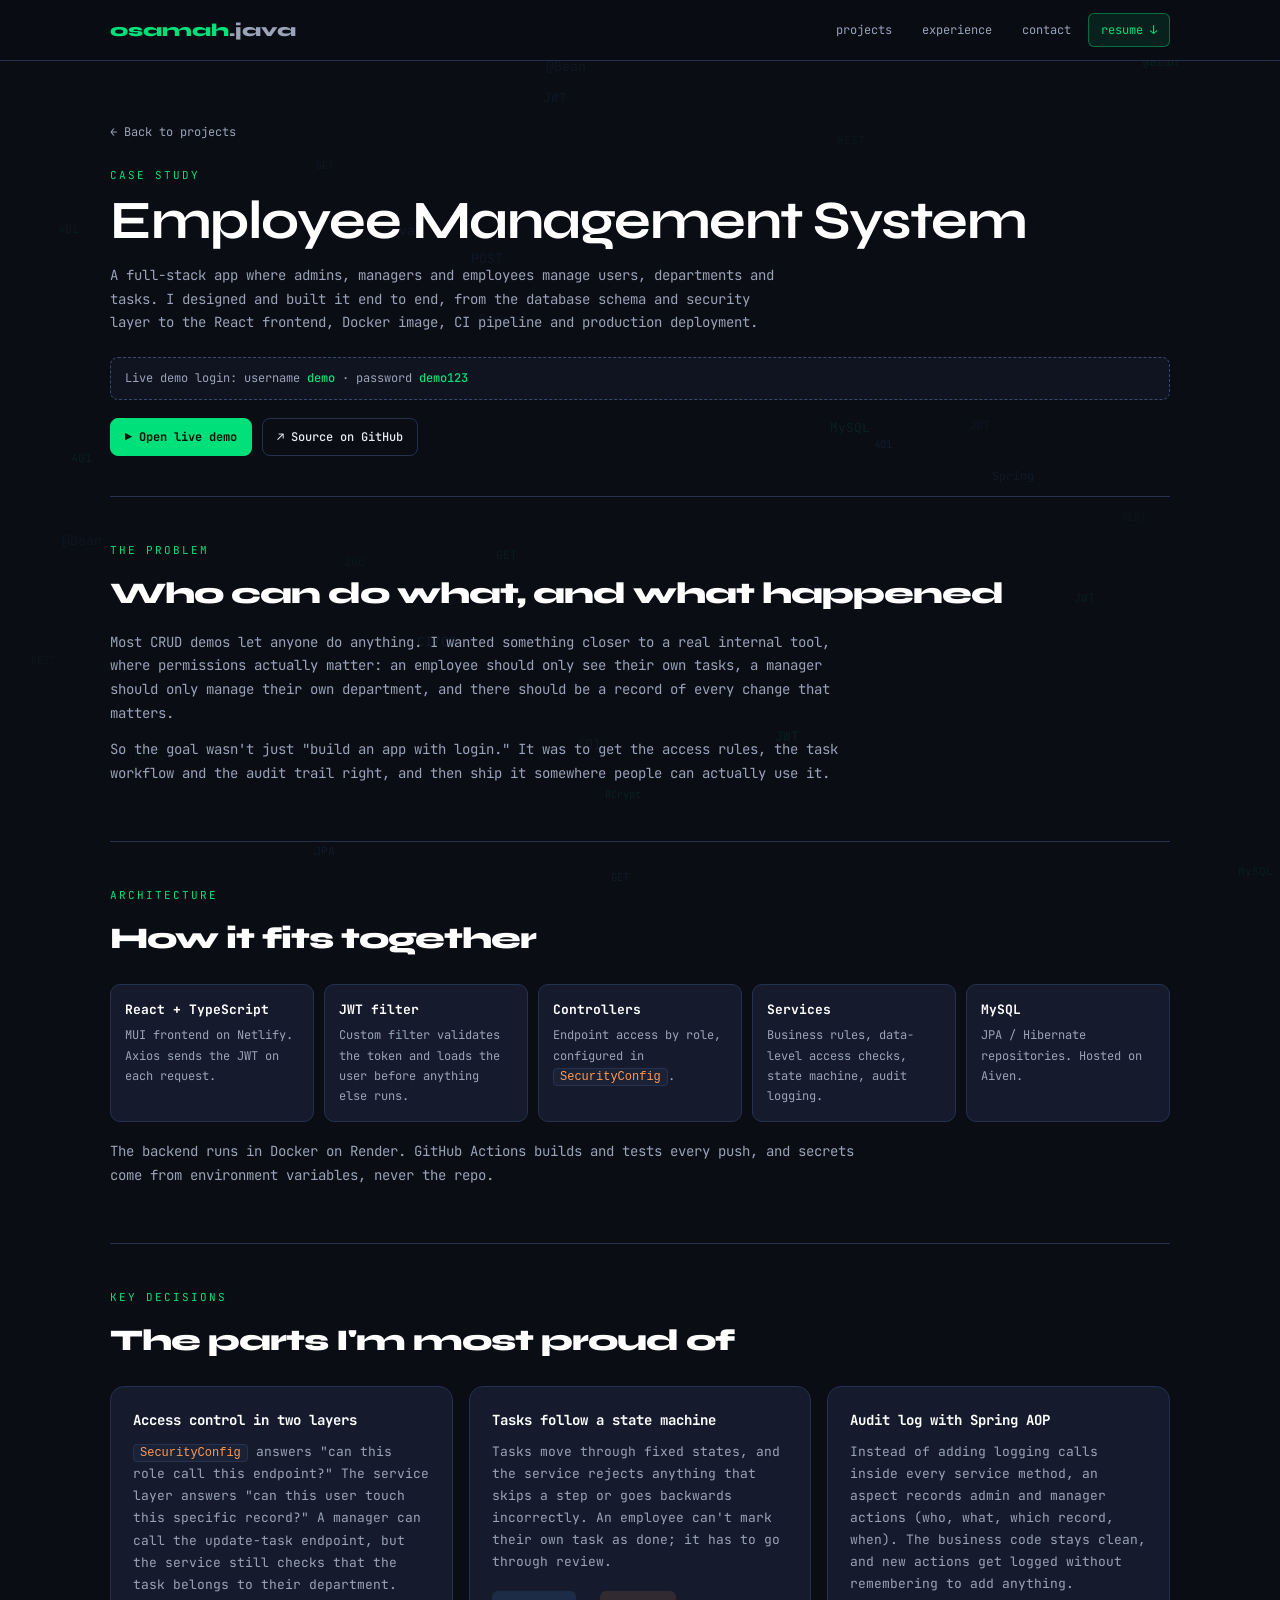
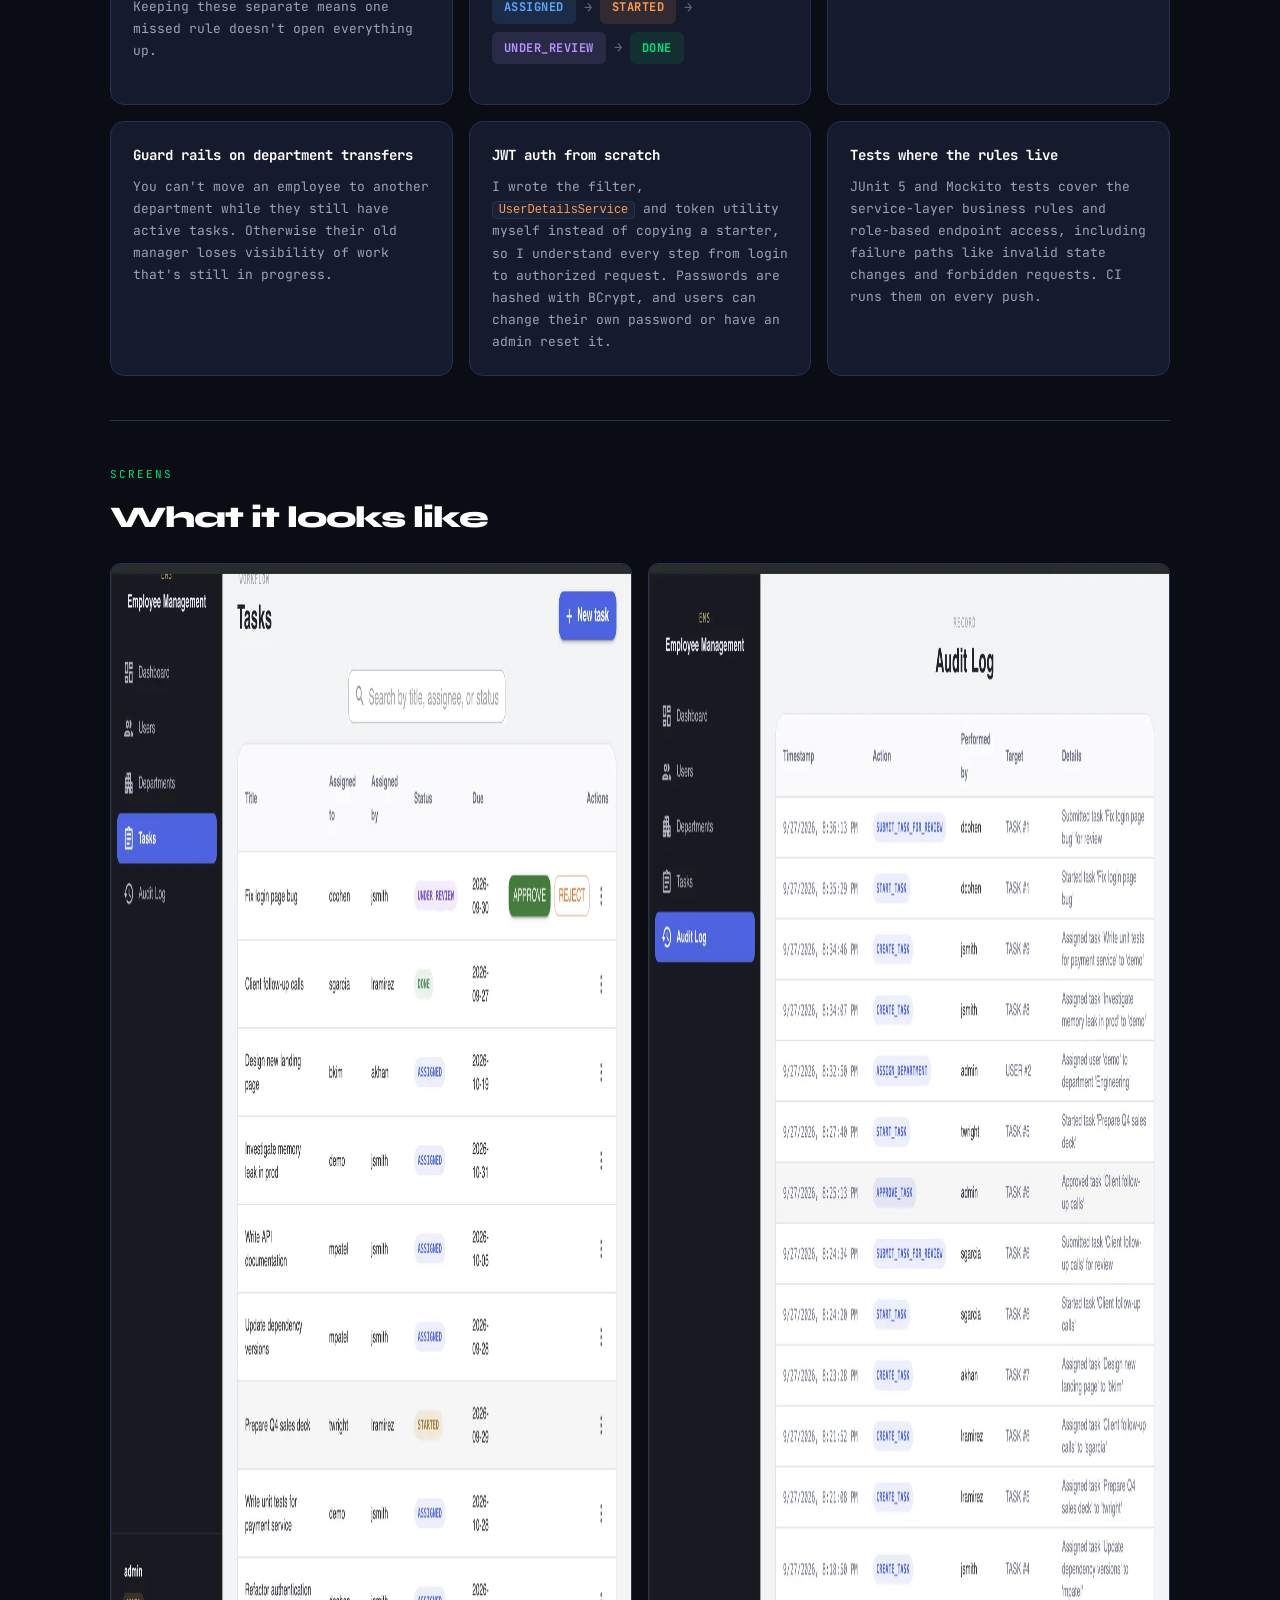
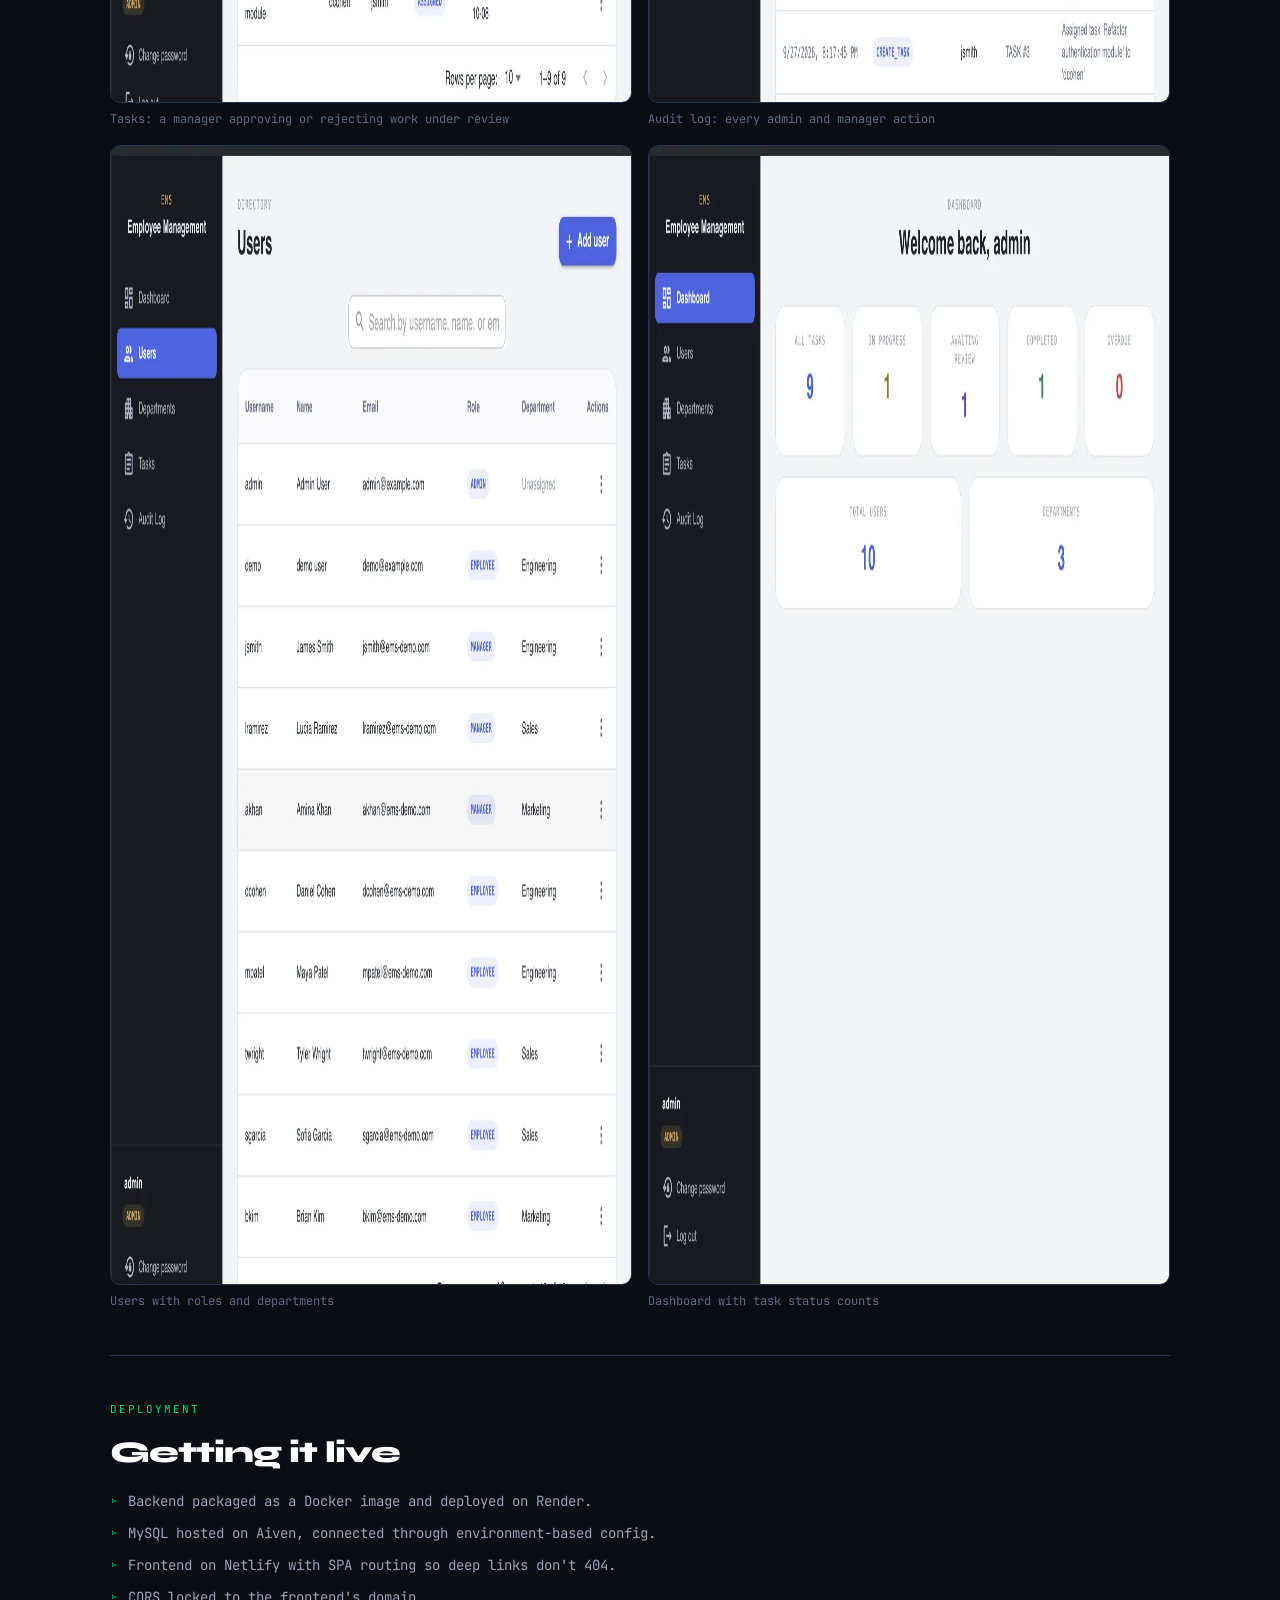
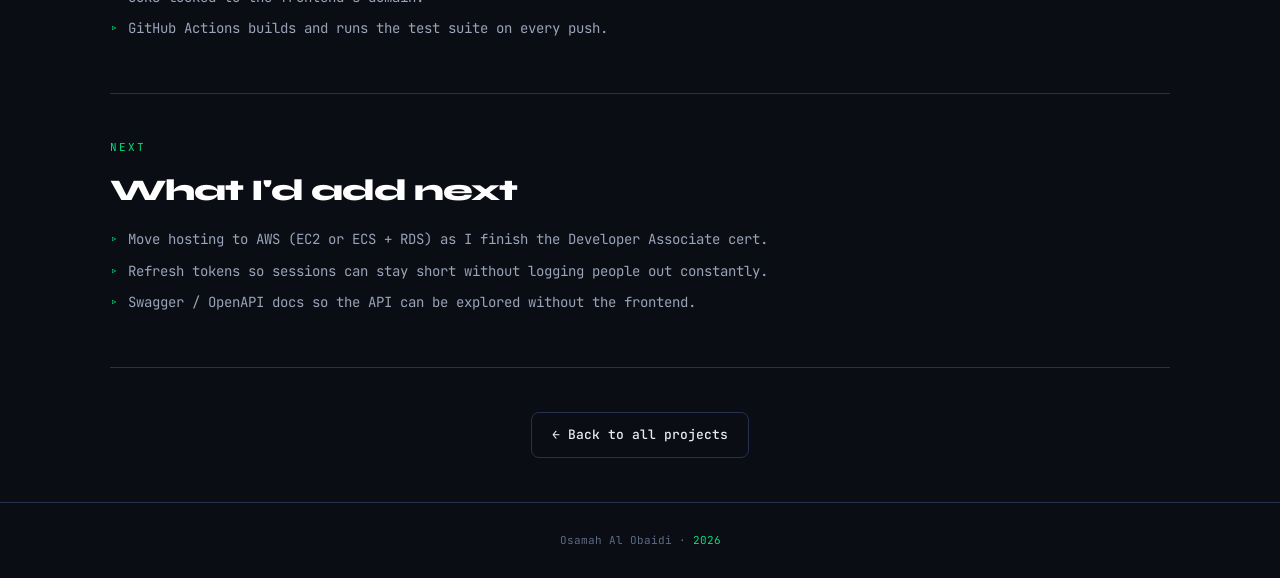
==== projects/ems.html @ 6ac04fb0 "Initial portfolio site" ====
<!DOCTYPE html>
<html lang="en">
<head>
<meta charset="UTF-8">
<meta name="viewport" content="width=device-width, initial-scale=1.0">
<title>Employee Management System – Osamah Al Obaidi</title>
<meta name="description" content="How I designed and built a full-stack employee management system with Spring Boot, Spring Security, JWT, MySQL and React, then deployed it with Docker and GitHub Actions.">
<meta property="og:title" content="Employee Management System – case study">
<meta property="og:image" content="../assets/images/ems-tasks.webp">
<link rel="icon" href="../assets/favicon.svg" type="image/svg+xml">
<link rel="preconnect" href="https://fonts.googleapis.com">
<link rel="preconnect" href="https://fonts.gstatic.com" crossorigin>
<link href="https://fonts.googleapis.com/css2?family=JetBrains+Mono:wght@400;500;700&family=Syne:wght@700;800&display=swap" rel="stylesheet">
<link rel="stylesheet" href="../css/style.css">
</head>
<body>

<canvas id="bg-canvas" aria-hidden="true"></canvas>

<nav aria-label="Main">
  <div class="nav-inner">
    <a href="../index.html" class="logo">osamah<span>.java</span></a>
    <div class="nav-links">
      <a href="../index.html#projects">projects</a>
      <a href="../index.html#experience">experience</a>
      <a href="../index.html#contact">contact</a>
      <a href="../assets/resume.pdf" class="nav-resume" target="_blank" rel="noopener">resume ↓</a>
    </div>
  </div>
</nav>

<main>
<div class="wrap">

  <header class="cs-hero">
    <a href="../index.html#projects" class="back">← Back to projects</a>
    <div class="label">Case study</div>
    <h1>Employee Management System</h1>
    <p class="lead">
      A full-stack app where admins, managers and employees manage users, departments and tasks.
      I designed and built it end to end, from the database schema and security layer to the React
      frontend, Docker image, CI pipeline and production deployment.
    </p>
    <div class="demo-creds">Live demo login: username <b>demo</b> · password <b>demo123</b></div>
    <div class="actions">
      <a class="btn primary sm" href="https://ems-portall.netlify.app" target="_blank" rel="noopener">▶ Open live demo</a>
      <a class="btn sm" href="https://github.com/Alobaidi95/employee-management-system" target="_blank" rel="noopener">↗ Source on GitHub</a>
    </div>
  </header>

  <section class="cs-section reveal">
    <div class="label">The problem</div>
    <h2>Who can do what, and what happened</h2>
    <p>
      Most CRUD demos let anyone do anything. I wanted something closer to a real internal tool, where
      permissions actually matter: an employee should only see their own tasks, a manager should only
      manage their own department, and there should be a record of every change that matters.
    </p>
    <p>
      So the goal wasn't just "build an app with login." It was to get the access rules, the task
      workflow and the audit trail right, and then ship it somewhere people can actually use it.
    </p>
  </section>

  <section class="cs-section reveal">
    <div class="label">Architecture</div>
    <h2>How it fits together</h2>
    <div class="arch">
      <div><b>React + TypeScript</b>MUI frontend on Netlify. Axios sends the JWT on each request.</div>
      <div><b>JWT filter</b>Custom filter validates the token and loads the user before anything else runs.</div>
      <div><b>Controllers</b>Endpoint access by role, configured in <code>SecurityConfig</code>.</div>
      <div><b>Services</b>Business rules, data-level access checks, state machine, audit logging.</div>
      <div><b>MySQL</b>JPA / Hibernate repositories. Hosted on Aiven.</div>
    </div>
    <p style="margin-top:18px">
      The backend runs in Docker on Render. GitHub Actions builds and tests every push, and secrets
      come from environment variables, never the repo.
    </p>
  </section>

  <section class="cs-section reveal">
    <div class="label">Key decisions</div>
    <h2>The parts I'm most proud of</h2>
    <div class="decisions">
      <div class="card decision">
        <h3>Access control in two layers</h3>
        <p>
          <code>SecurityConfig</code> answers "can this role call this endpoint?" The service layer answers
          "can this user touch this specific record?" A manager can call the update-task endpoint, but the
          service still checks that the task belongs to their department. Keeping these separate means one
          missed rule doesn't open everything up.
        </p>
      </div>
      <div class="card decision">
        <h3>Tasks follow a state machine</h3>
        <p>
          Tasks move through fixed states, and the service rejects anything that skips a step or goes
          backwards incorrectly. An employee can't mark their own task as done; it has to go through review.
        </p>
        <div class="states">
          <span class="state st-a">ASSIGNED</span><i>→</i>
          <span class="state st-s">STARTED</span><i>→</i>
          <span class="state st-r">UNDER_REVIEW</span><i>→</i>
          <span class="state st-d">DONE</span>
        </div>
      </div>
      <div class="card decision">
        <h3>Audit log with Spring AOP</h3>
        <p>
          Instead of adding logging calls inside every service method, an aspect records admin and manager
          actions (who, what, which record, when). The business code stays clean, and new actions get
          logged without remembering to add anything.
        </p>
      </div>
      <div class="card decision">
        <h3>Guard rails on department transfers</h3>
        <p>
          You can't move an employee to another department while they still have active tasks. Otherwise their
          old manager loses visibility of work that's still in progress.
        </p>
      </div>
      <div class="card decision">
        <h3>JWT auth from scratch</h3>
        <p>
          I wrote the filter, <code>UserDetailsService</code> and token utility myself instead of copying a
          starter, so I understand every step from login to authorized request. Passwords are hashed with BCrypt,
          and users can change their own password or have an admin reset it.
        </p>
      </div>
      <div class="card decision">
        <h3>Tests where the rules live</h3>
        <p>
          JUnit 5 and Mockito tests cover the service-layer business rules and role-based endpoint access,
          including failure paths like invalid state changes and forbidden requests. CI runs them on every push.
        </p>
      </div>
    </div>
  </section>

  <section class="cs-section reveal">
    <div class="label">Screens</div>
    <h2>What it looks like</h2>
    <div class="gallery">
      <figure><img src="../assets/images/ems-tasks.webp" alt="Tasks page with status badges and approve/reject buttons" loading="lazy" width="1400" height="1140"><figcaption>Tasks: a manager approving or rejecting work under review</figcaption></figure>
      <figure><img src="../assets/images/ems-audit-log.webp" alt="Audit log table" loading="lazy" width="1400" height="1140"><figcaption>Audit log: every admin and manager action</figcaption></figure>
      <figure><img src="../assets/images/ems-users.webp" alt="Users directory" loading="lazy" width="1400" height="1140"><figcaption>Users with roles and departments</figcaption></figure>
      <figure><img src="../assets/images/ems-dashboard.webp" alt="Admin dashboard" loading="lazy" width="1400" height="1140"><figcaption>Dashboard with task status counts</figcaption></figure>
    </div>
  </section>

  <section class="cs-section reveal">
    <div class="label">Deployment</div>
    <h2>Getting it live</h2>
    <ul class="cs-list">
      <li>Backend packaged as a Docker image and deployed on Render.</li>
      <li>MySQL hosted on Aiven, connected through environment-based config.</li>
      <li>Frontend on Netlify with SPA routing so deep links don't 404.</li>
      <li>CORS locked to the frontend's domain.</li>
      <li>GitHub Actions builds and runs the test suite on every push.</li>
    </ul>
  </section>

  <section class="cs-section reveal">
    <div class="label">Next</div>
    <h2>What I'd add next</h2>
    <ul class="cs-list">
      <li>Move hosting to AWS (EC2 or ECS + RDS) as I finish the Developer Associate cert.</li>
      <li>Refresh tokens so sessions can stay short without logging people out constantly.</li>
      <li>Swagger / OpenAPI docs so the API can be explored without the frontend.</li>
    </ul>
  </section>

  <section class="cs-section" style="text-align:center">
    <a href="../index.html#projects" class="btn">← Back to all projects</a>
  </section>

</div>
</main>

<footer>
  <div class="wrap">Osamah Al Obaidi · <span class="year">2026</span></div>
</footer>

<script src="../js/main.js"></script>
</body>
</html>
---- css/style.css ----
/* ============ Tokens ============ */
:root{
  --bg:#0a0d14; --bg2:#0f1420; --surface:#151b2c; --surface2:#1b2236;
  --border:#263150; --border2:#3a4870;
  --green:#00e07a; --green-soft:rgba(0,224,122,.1);
  --blue:#5aa7ff; --orange:#ff9a52; --purple:#b892ff;
  --text:#e8eaf0; --text2:#9aa3b8; --text3:#5f6a85;
  --radius:14px;
  --mono:'JetBrains Mono',ui-monospace,monospace;
  --display:'Syne',system-ui,sans-serif;
}
*{margin:0;padding:0;box-sizing:border-box}
html{scroll-behavior:smooth;scroll-padding-top:72px}
body{background:var(--bg);color:var(--text);font-family:var(--mono);font-size:14px;line-height:1.7;overflow-x:hidden}
img{max-width:100%;display:block}
a{color:inherit}
:focus-visible{outline:2px solid var(--green);outline-offset:3px;border-radius:4px}

#bg-canvas{position:fixed;inset:0;width:100%;height:100%;z-index:0;pointer-events:none}
.wrap{position:relative;z-index:2;max-width:1100px;margin:0 auto;padding:0 20px}
main,footer{position:relative;z-index:2}

/* ============ Nav ============ */
nav{position:fixed;top:0;left:0;right:0;z-index:100;background:rgba(10,13,20,.9);backdrop-filter:blur(12px);border-bottom:1px solid var(--border)}
.nav-inner{max-width:1100px;margin:0 auto;padding:0 20px;display:flex;align-items:center;justify-content:space-between;height:60px}
.logo{font-family:var(--display);font-size:18px;font-weight:800;color:var(--green);text-decoration:none}
.logo span{color:var(--text2)}
.nav-links{display:flex;gap:4px;align-items:center}
.nav-links a{color:var(--text2);text-decoration:none;font-size:12px;padding:6px 12px;border-radius:6px;border:1px solid transparent;transition:.2s}
.nav-links a:hover,.nav-links a.active{color:var(--green);border-color:var(--border)}
.nav-links a.nav-resume{color:var(--green);border-color:rgba(0,224,122,.4);background:var(--green-soft)}

/* ============ Buttons / pills ============ */
.btn{display:inline-flex;align-items:center;gap:8px;padding:11px 20px;border-radius:8px;font-family:var(--mono);font-size:13px;font-weight:500;text-decoration:none;border:1px solid var(--border);color:var(--text);background:transparent;transition:.2s;cursor:pointer}
.btn:hover{border-color:var(--blue);color:var(--blue)}
.btn.primary{background:var(--green);border-color:var(--green);color:#03140b;font-weight:700}
.btn.primary:hover{background:#00c46b;color:#03140b}
.btn.sm{padding:8px 14px;font-size:12px}
.pills{display:flex;flex-wrap:wrap;gap:6px}
.pill{font-size:11px;padding:3px 9px;border-radius:5px;background:rgba(90,167,255,.1);border:1px solid rgba(90,167,255,.22);color:var(--blue)}
.pill.g{background:var(--green-soft);border-color:rgba(0,224,122,.25);color:var(--green)}
.pill.o{background:rgba(255,154,82,.1);border-color:rgba(255,154,82,.25);color:var(--orange)}
.pill.p{background:rgba(184,146,255,.1);border-color:rgba(184,146,255,.25);color:var(--purple)}

/* ============ Hero ============ */
.hero{min-height:100vh;display:flex;align-items:center;padding:100px 0 60px}
.hero-grid{display:grid;grid-template-columns:minmax(0,1fr) minmax(0,400px);gap:56px;align-items:center}
.badge{display:inline-flex;align-items:center;gap:8px;background:var(--green-soft);border:1px solid rgba(0,224,122,.25);border-radius:20px;padding:4px 14px;font-size:11px;color:var(--green);margin-bottom:20px}
.badge::before{content:'';width:6px;height:6px;border-radius:50%;background:var(--green);animation:pulse 2s infinite}
@keyframes pulse{50%{opacity:.3}}
.hero h1{font-family:var(--display);font-size:clamp(40px,6vw,66px);font-weight:800;line-height:1.02;letter-spacing:-2px;color:#fff}
.hero h1 .hi{display:block;font-family:var(--mono);font-size:15px;font-weight:400;letter-spacing:0;color:var(--text2);margin-bottom:10px}
.hero h1 .accent{color:var(--green)}
.hero .role{font-size:15px;color:var(--blue);margin:14px 0 6px;font-weight:500}
.hero .lead{color:var(--text2);max-width:520px;margin-bottom:28px}
.cta{display:flex;gap:10px;flex-wrap:wrap}
.socials{display:flex;gap:18px;margin-top:22px;font-size:12px}
.socials a{color:var(--text2);text-decoration:none}
.socials a:hover{color:var(--green)}

.ide{background:var(--surface);border:1px solid var(--border);border-radius:12px;overflow:hidden;font-size:12px}
.ide-bar{background:var(--bg2);border-bottom:1px solid var(--border);padding:10px 14px;display:flex;align-items:center;gap:7px}
.dot{width:10px;height:10px;border-radius:50%}.dot.r{background:#ff5f57}.dot.y{background:#febc2e}.dot.g{background:#28c840}
.ide-file{color:var(--text2);font-size:11px;margin-left:6px}
.ide pre{padding:16px;line-height:1.9;font-family:var(--mono);white-space:pre;overflow-x:auto}
.k{color:#c792ea}.s{color:#c3e88d}.n{color:var(--blue)}.v{color:var(--orange)}.c{color:var(--text3);font-style:italic}.ln{color:var(--text3);user-select:none;display:inline-block;width:22px}

/* ============ Sections ============ */
section{padding:90px 0}
.label{font-size:11px;color:var(--green);letter-spacing:2px;text-transform:uppercase;margin-bottom:8px}
h2{font-family:var(--display);font-size:clamp(28px,4vw,42px);font-weight:800;color:#fff;letter-spacing:-1px;margin-bottom:12px}
.sub{color:var(--text2);max-width:600px}
.card{background:var(--surface);border:1px solid var(--border);border-radius:var(--radius);transition:border-color .25s,transform .25s}
.card:hover{border-color:var(--border2)}

/* ============ Featured project ============ */
.featured{margin-top:44px;overflow:hidden}
.featured-grid{display:grid;grid-template-columns:minmax(0,1fr) minmax(0,1.15fr)}
.featured-info,.featured-shot{min-width:0}
.featured-info{padding:34px}
.tag-feat{font-size:10px;text-transform:uppercase;letter-spacing:2px;color:var(--purple);margin-bottom:10px}
.featured h3{font-family:var(--display);font-size:clamp(22px,2.4vw,28px);line-height:1.2;font-weight:800;color:#fff;margin-bottom:10px}
.featured p{color:var(--text2);margin-bottom:16px}
.demo-creds{background:var(--bg2);border:1px dashed var(--border2);border-radius:8px;padding:10px 14px;font-size:12px;color:var(--text2);margin:18px 0}
.demo-creds b{color:var(--green);font-weight:500}
.featured-shot{background:var(--bg2);border-left:1px solid var(--border);padding:22px;display:flex;flex-direction:column;gap:10px}
.shot-main{border-radius:10px;border:1px solid var(--border);overflow:hidden;aspect-ratio:1400/1140;background:#111}
.shot-main img{width:100%;height:100%;object-fit:cover;object-position:top}
.thumbs{display:grid;grid-template-columns:repeat(5,minmax(0,1fr));gap:8px}
.thumbs button{border:1px solid var(--border);border-radius:6px;overflow:hidden;cursor:pointer;background:none;padding:0;opacity:.6;transition:.2s;aspect-ratio:1400/1140}
.thumbs button img{width:100%;height:100%;object-fit:cover;object-position:top left}
.thumbs button:hover,.thumbs button.on{opacity:1;border-color:var(--green)}
.highlights{display:grid;grid-template-columns:repeat(4,1fr);border-top:1px solid var(--border)}
.hl{padding:20px 22px;border-right:1px solid var(--border)}
.hl:last-child{border-right:none}
.hl b{display:block;font-family:var(--display);color:var(--green);font-size:15px;margin-bottom:4px}
.hl span{font-size:12px;color:var(--text2)}
.actions{display:flex;gap:10px;flex-wrap:wrap}

.flow{display:flex;flex-wrap:wrap;align-items:center;gap:6px;margin-top:6px}
.flow span{font-size:11px;padding:3px 8px;border-radius:4px;background:rgba(90,167,255,.1);border:1px solid rgba(90,167,255,.18);color:var(--blue);white-space:nowrap}
.flow i{color:var(--text3);font-style:normal}

/* ============ Project grid ============ */
.projects-grid{display:grid;grid-template-columns:repeat(auto-fit,minmax(300px,1fr));gap:20px;margin-top:20px}
.project{padding:24px;display:flex;flex-direction:column;gap:12px}
.project:hover{transform:translateY(-3px);border-color:var(--green)}
.project h3{font-family:var(--display);font-size:18px;color:#fff}
.project .meta{font-size:10px;color:var(--green);text-transform:uppercase;letter-spacing:1px}
.project p{color:var(--text2);font-size:13px;flex:1}

/* ============ Experience ============ */
.timeline{margin-top:40px;display:flex;flex-direction:column;gap:18px}
.job{padding:26px 28px;display:grid;grid-template-columns:200px 1fr;gap:24px}
.job .when{font-size:12px;color:var(--text3)}
.job .when b{display:block;color:var(--green);font-weight:500;margin-top:4px}
.job h3{font-size:16px;color:#fff;font-weight:700}
.job .org{color:var(--blue);font-size:13px;margin-bottom:10px}
.job ul{list-style:none;color:var(--text2);font-size:13px}
.job li{padding-left:18px;position:relative;margin-bottom:6px}
.job li::before{content:'▹';position:absolute;left:0;color:var(--green)}

/* ============ Skills ============ */
.skills-grid{display:grid;grid-template-columns:repeat(auto-fit,minmax(240px,1fr));gap:16px;margin-top:40px}
.skill{padding:22px}
.skill h3{font-size:12px;color:#fff;text-transform:uppercase;letter-spacing:1px;margin-bottom:12px}

/* ============ About ============ */
.about-grid{display:grid;grid-template-columns:1.1fr 1fr;gap:28px;margin-top:40px;align-items:start}
.about-text p{color:var(--text2);margin-bottom:14px}
.about-text p strong{color:var(--text);font-weight:500}
.json{background:var(--bg2);border:1px solid var(--border);border-radius:12px;padding:22px;font-size:12px;line-height:2}
.jk{color:#5fd4ff}.js{color:var(--green)}.jb{color:var(--purple)}.in{padding-left:18px}.in2{padding-left:36px}
.edu{margin-top:18px;padding:18px 20px}
.edu div{font-size:13px;color:#fff}
.edu small{display:block;color:var(--text3);font-size:12px}

/* ============ Contact ============ */
.contact{text-align:center;padding:60px 24px;margin-top:40px}
.contact h2{margin-bottom:10px}
.contact .sub{margin:0 auto 26px}
.contact .cta{justify-content:center}

footer{border-top:1px solid var(--border);padding:28px 0;text-align:center;font-size:11px;color:var(--text3)}
footer span{color:var(--green)}

/* ============ Case study page ============ */
.cs-hero{padding:120px 0 40px}
.back{font-size:12px;color:var(--text2);text-decoration:none;display:inline-block;margin-bottom:24px}
.back:hover{color:var(--green)}
.cs-hero h1{font-family:var(--display);font-size:clamp(34px,5vw,54px);color:#fff;letter-spacing:-1.5px;line-height:1.05;margin-bottom:14px}
.cs-hero .lead{color:var(--text2);max-width:680px;margin-bottom:22px}
.cs-section{padding:44px 0;border-top:1px solid var(--border)}
.cs-section h2{font-size:clamp(22px,3vw,30px)}
.cs-section p{color:var(--text2);max-width:760px;margin-bottom:12px}
.cs-section code{background:var(--surface2);border:1px solid var(--border);border-radius:4px;padding:1px 6px;font-size:12px;color:var(--orange)}
.decisions{display:grid;grid-template-columns:repeat(auto-fit,minmax(300px,1fr));gap:16px;margin-top:20px}
.decision{padding:22px}
.decision h3{color:#fff;font-size:14px;margin-bottom:8px}
.decision p{font-size:13px;margin:0}
.states{display:flex;flex-wrap:wrap;align-items:center;gap:8px;margin:18px 0}
.state{padding:6px 12px;border-radius:6px;font-size:12px;font-weight:700;letter-spacing:.5px}
.st-a{background:rgba(90,167,255,.12);color:var(--blue)}
.st-s{background:rgba(255,154,82,.12);color:var(--orange)}
.st-r{background:rgba(184,146,255,.12);color:var(--purple)}
.st-d{background:var(--green-soft);color:var(--green)}
.states i{color:var(--text3);font-style:normal}
.arch{display:grid;grid-template-columns:repeat(5,1fr);gap:10px;margin-top:20px;align-items:stretch}
.arch div{background:var(--surface);border:1px solid var(--border);border-radius:10px;padding:14px;font-size:12px;color:var(--text2)}
.arch div b{display:block;color:#fff;margin-bottom:4px;font-size:13px}
.gallery{display:grid;grid-template-columns:repeat(2,1fr);gap:16px;margin-top:20px}
.gallery figure{margin:0}
.gallery img{border-radius:10px;border:1px solid var(--border)}
.gallery figcaption{font-size:12px;color:var(--text3);margin-top:6px}
.cs-list{list-style:none;color:var(--text2);max-width:760px}
.cs-list li{padding-left:18px;position:relative;margin-bottom:8px}
.cs-list li::before{content:'▹';position:absolute;left:0;color:var(--green)}

/* ============ Reveal ============ */
.reveal{opacity:0;transform:translateY(16px);transition:opacity .6s ease,transform .6s ease}
.reveal.in-view{opacity:1;transform:none}
@media (prefers-reduced-motion:reduce){.reveal{opacity:1;transform:none;transition:none}html{scroll-behavior:auto}}

/* ============ Responsive ============ */
@media (max-width:900px){
  .hero-grid,.featured-grid,.about-grid{grid-template-columns:minmax(0,1fr)}
  .featured-shot{border-left:none;border-top:1px solid var(--border)}
  .highlights{grid-template-columns:repeat(2,1fr)}
  .hl:nth-child(2){border-right:none}
  .hl:nth-child(-n+2){border-bottom:1px solid var(--border)}
  .job{grid-template-columns:1fr;gap:8px}
  .arch{grid-template-columns:1fr}
  .gallery{grid-template-columns:1fr}
}
@media (max-width:640px){
  .nav-links a:not(.nav-resume){display:none}
  .hero{padding-top:90px}
  .featured-info{padding:24px}
  .hl{padding:16px}
  section{padding:64px 0}
}
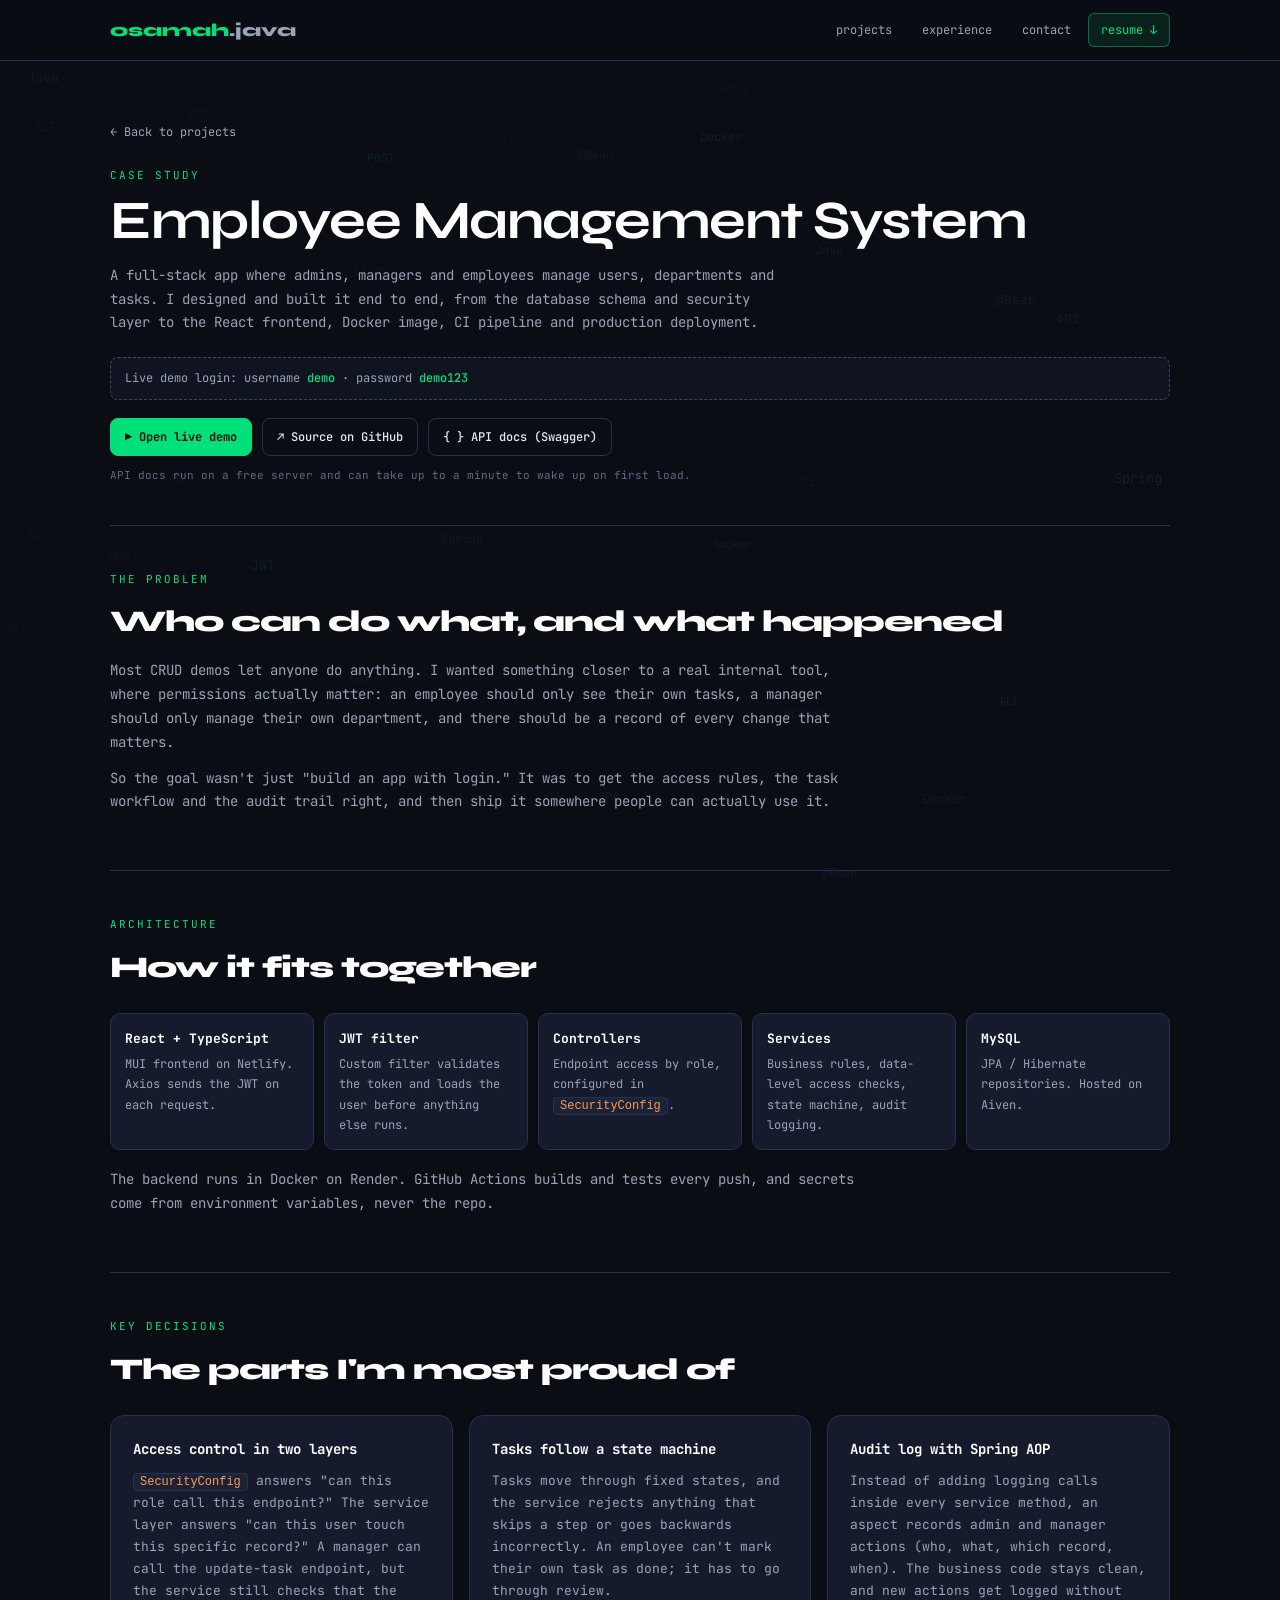
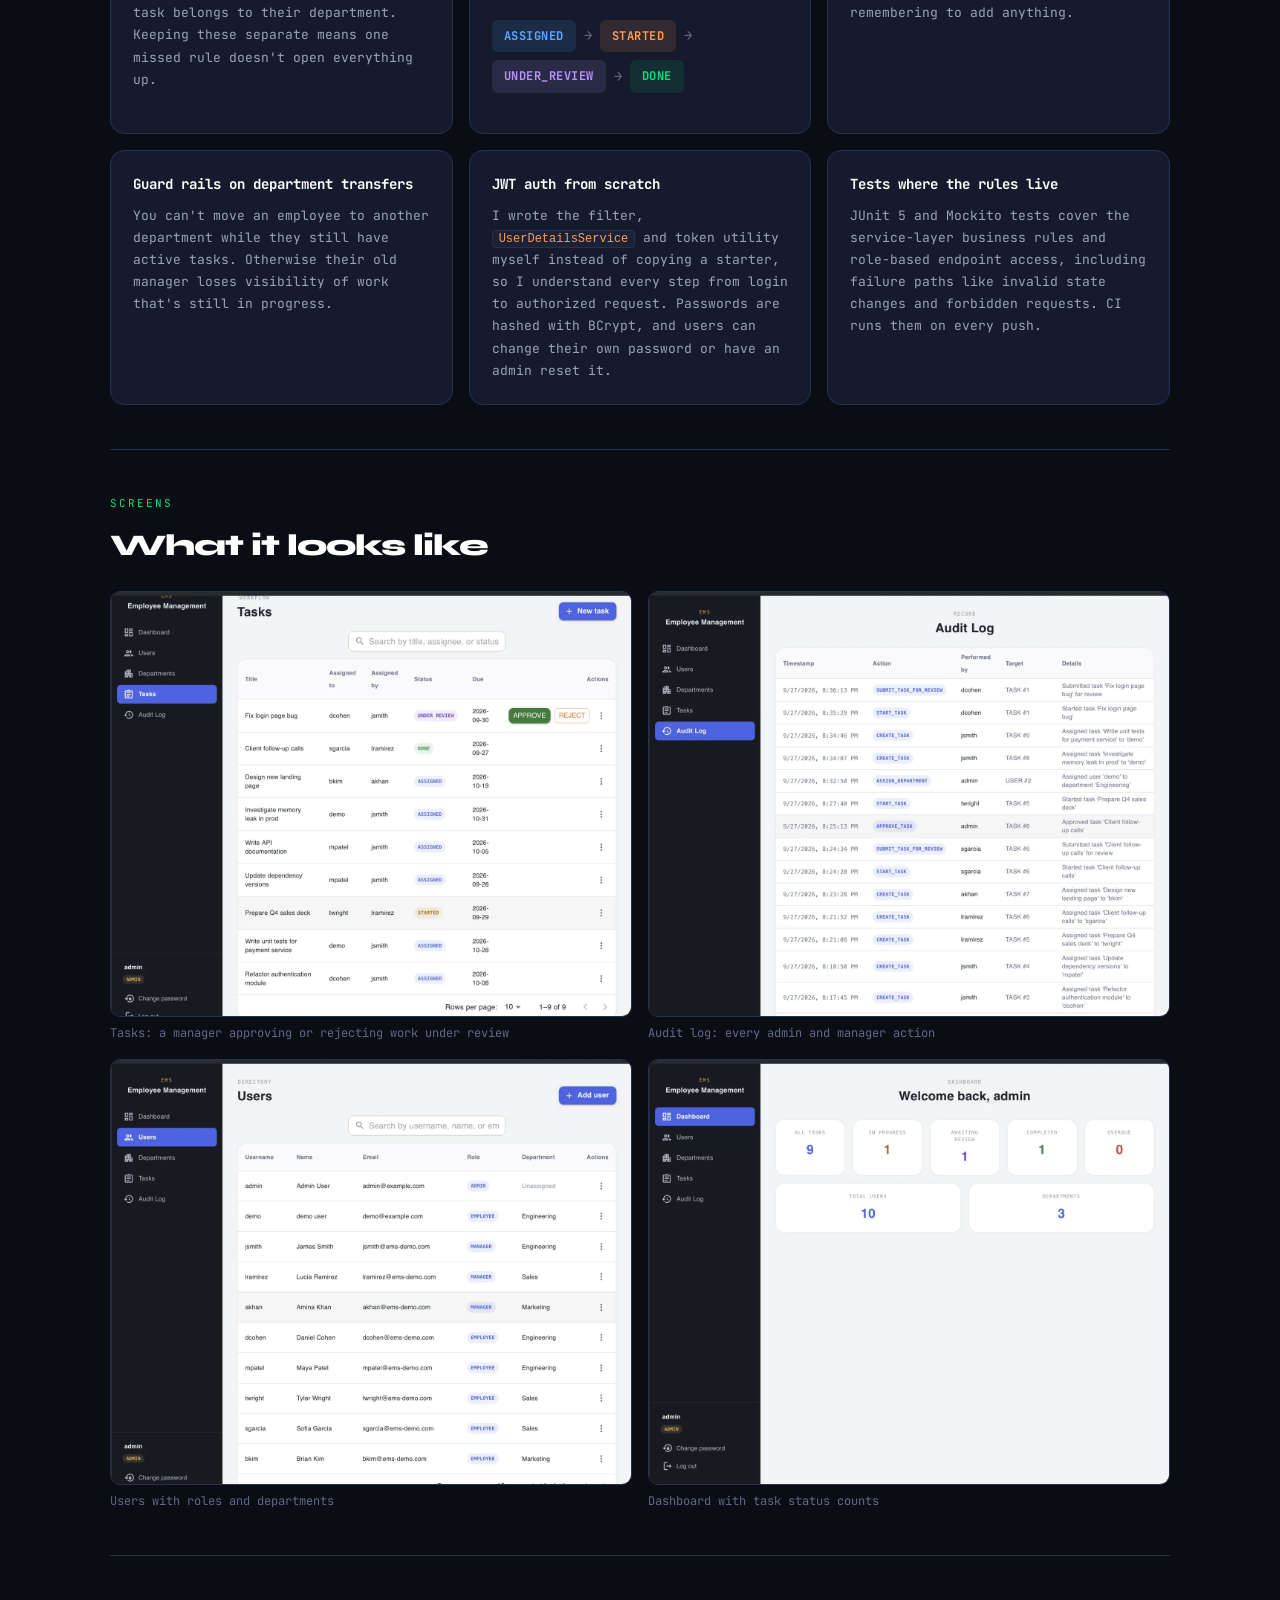
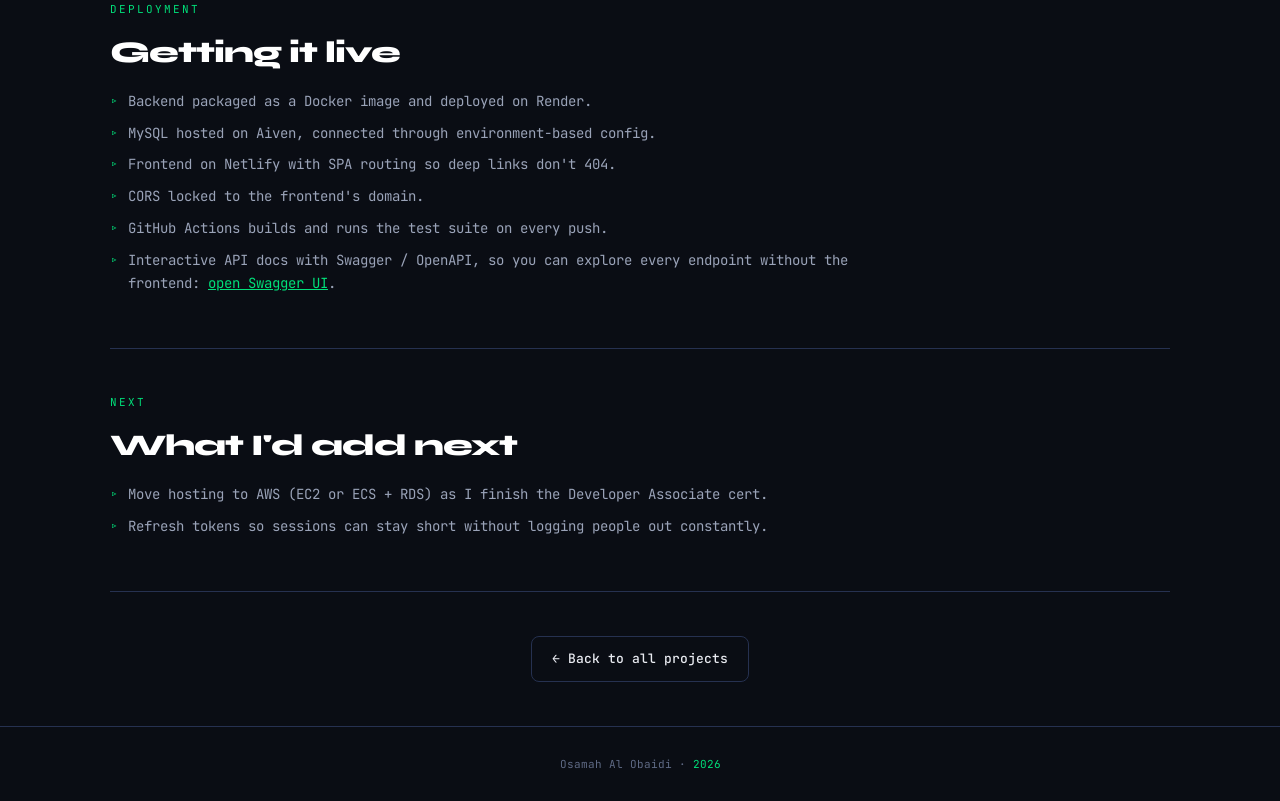
==== commit 38e8b719: "Fix stretched case study images, update next steps" ====
--- a/projects/ems.html
+++ b/projects/ems.html
@@ -45,7 +45,9 @@
     <div class="actions">
       <a class="btn primary sm" href="https://ems-portall.netlify.app" target="_blank" rel="noopener">▶ Open live demo</a>
       <a class="btn sm" href="https://github.com/Alobaidi95/employee-management-system" target="_blank" rel="noopener">↗ Source on GitHub</a>
+      <a class="btn sm" href="https://employee-management-system-qsii.onrender.com/swagger-ui/index.html" target="_blank" rel="noopener">{ } API docs (Swagger)</a>
     </div>
+    <p class="note">API docs run on a free server and can take up to a minute to wake up on first load.</p>
   </header>
 
   <section class="cs-section reveal">
@@ -157,6 +159,7 @@
       <li>Frontend on Netlify with SPA routing so deep links don't 404.</li>
       <li>CORS locked to the frontend's domain.</li>
       <li>GitHub Actions builds and runs the test suite on every push.</li>
+      <li>Interactive API docs with Swagger / OpenAPI, so you can explore every endpoint without the frontend: <a href="https://employee-management-system-qsii.onrender.com/swagger-ui/index.html" target="_blank" rel="noopener">open Swagger UI</a>.</li>
     </ul>
   </section>
 
@@ -166,7 +169,6 @@
     <ul class="cs-list">
       <li>Move hosting to AWS (EC2 or ECS + RDS) as I finish the Developer Associate cert.</li>
       <li>Refresh tokens so sessions can stay short without logging people out constantly.</li>
-      <li>Swagger / OpenAPI docs so the API can be explored without the frontend.</li>
     </ul>
   </section>
 
@@ -183,4 +185,4 @@
 
 <script src="../js/main.js"></script>
 </body>
-</html>
+</html>
--- a/css/style.css
+++ b/css/style.css
@@ -12,7 +12,7 @@
 *{margin:0;padding:0;box-sizing:border-box}
 html{scroll-behavior:smooth;scroll-padding-top:72px}
 body{background:var(--bg);color:var(--text);font-family:var(--mono);font-size:14px;line-height:1.7;overflow-x:hidden}
-img{max-width:100%;display:block}
+img{max-width:100%;height:auto;display:block}
 a{color:inherit}
 :focus-visible{outline:2px solid var(--green);outline-offset:3px;border-radius:4px}
 
@@ -96,6 +96,8 @@
 .hl b{display:block;font-family:var(--display);color:var(--green);font-size:15px;margin-bottom:4px}
 .hl span{font-size:12px;color:var(--text2)}
 .actions{display:flex;gap:10px;flex-wrap:wrap}
+.note{font-size:11px;color:var(--text3);margin-top:10px}
+.cs-list a{color:var(--green)}
 
 .flow{display:flex;flex-wrap:wrap;align-items:center;gap:6px;margin-top:6px}
 .flow span{font-size:11px;padding:3px 8px;border-radius:4px;background:rgba(90,167,255,.1);border:1px solid rgba(90,167,255,.18);color:var(--blue);white-space:nowrap}
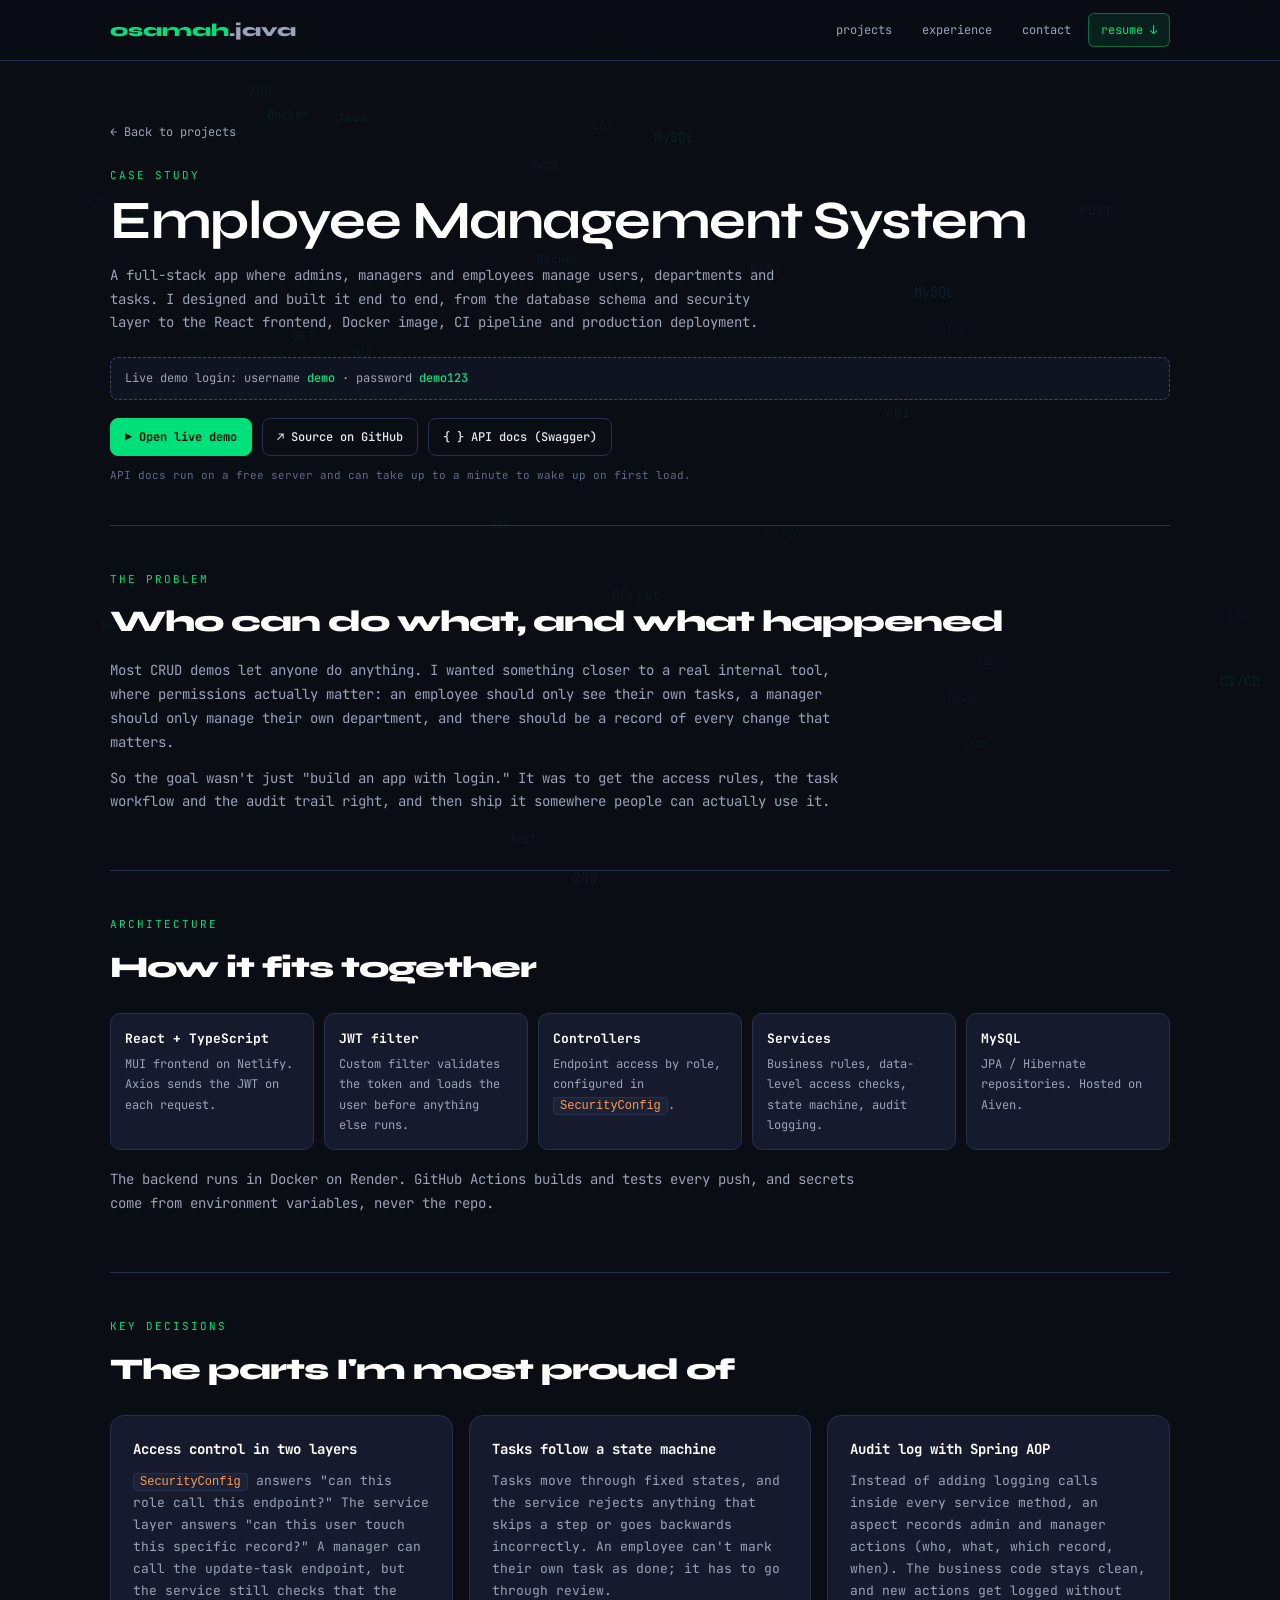
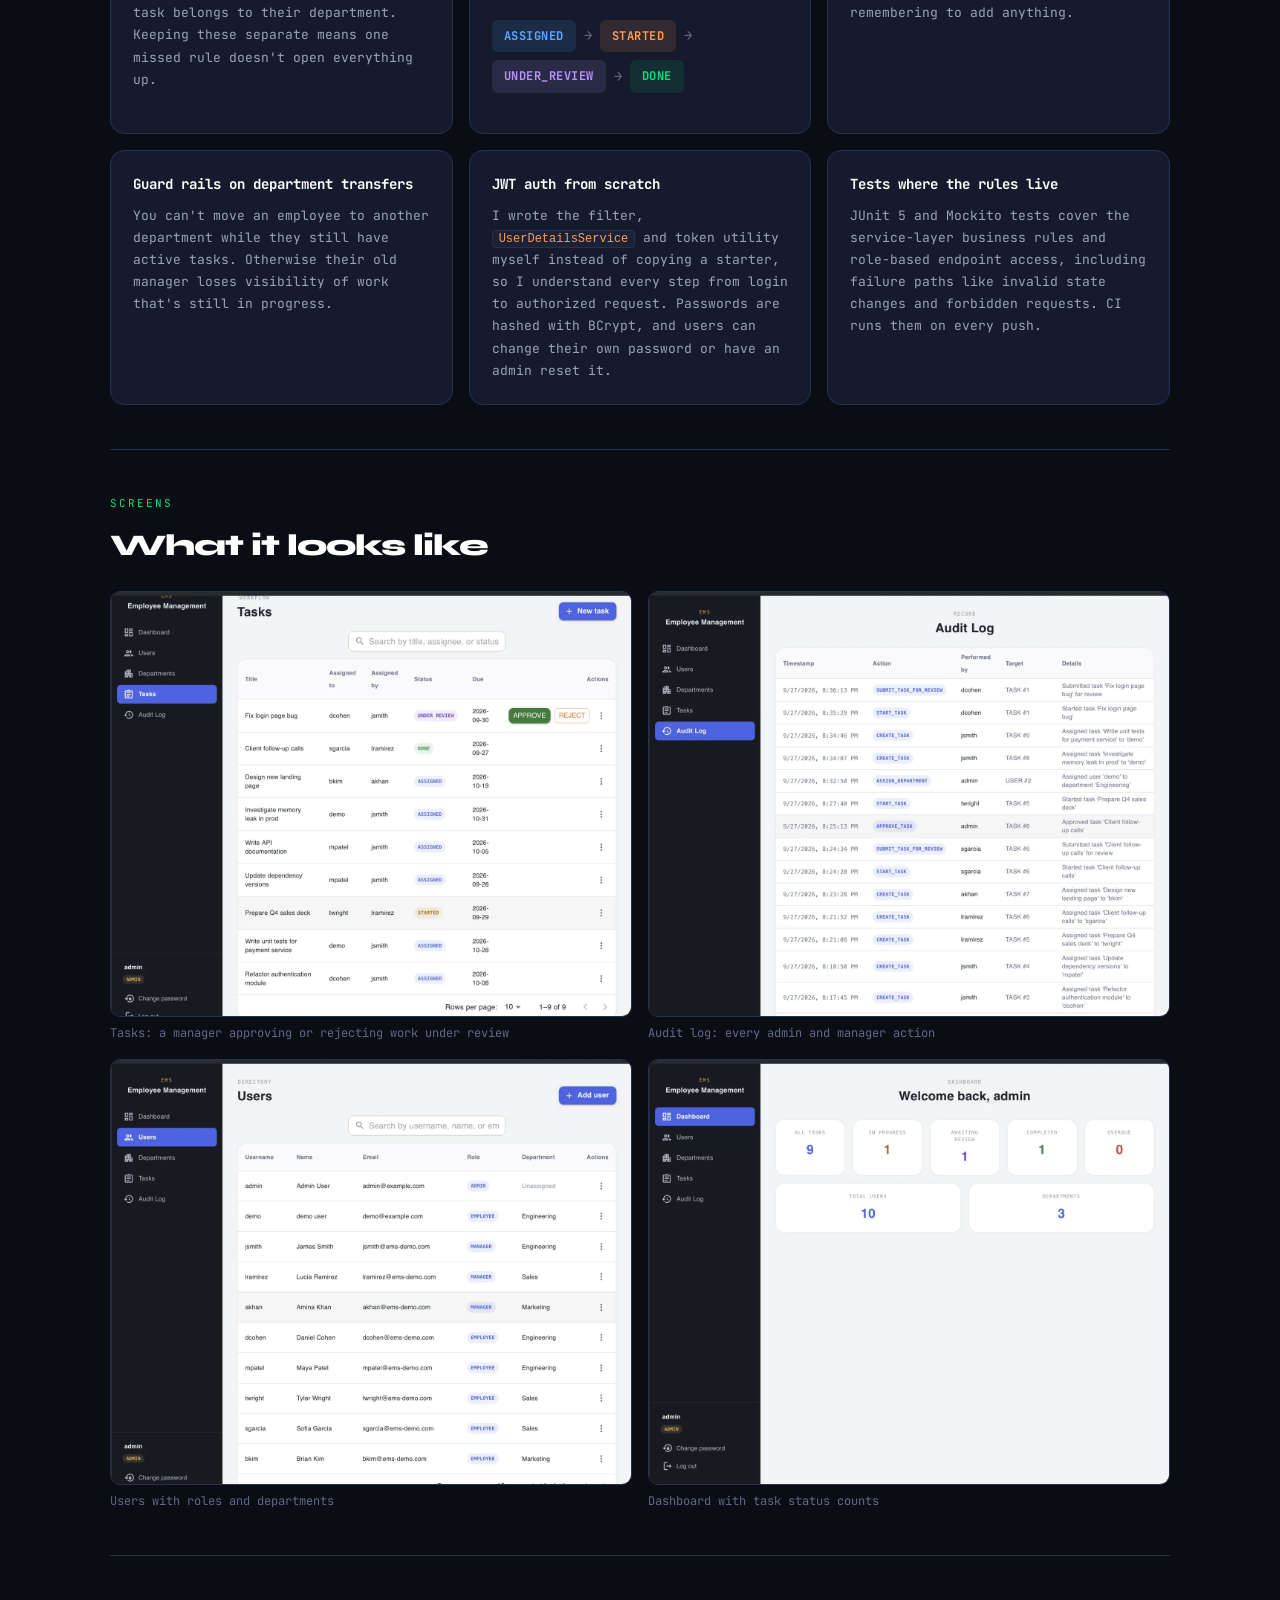
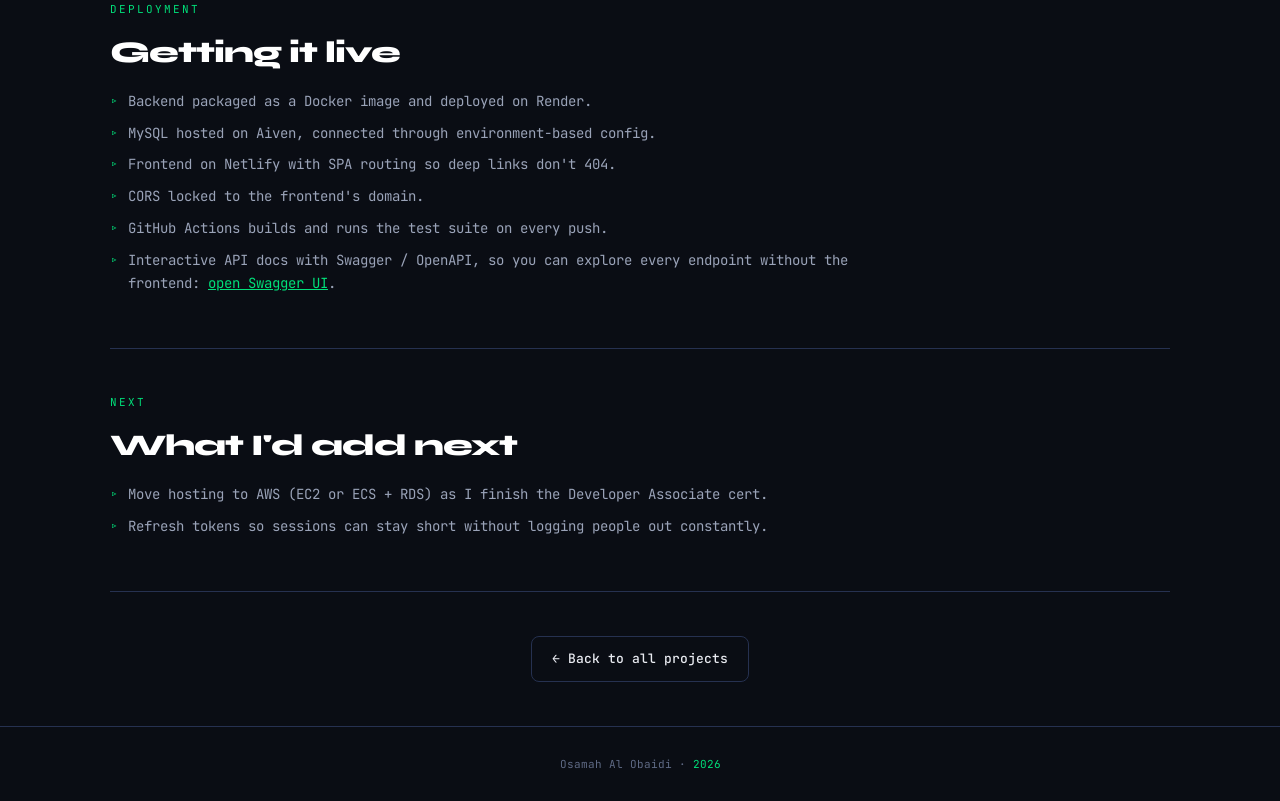
==== commit 01233299: "Add GoatCounter analytics" ====
--- a/projects/ems.html
+++ b/projects/ems.html
@@ -184,5 +184,7 @@
 </footer>
 
 <script src="../js/main.js"></script>
+<script data-goatcounter="https://osamah.goatcounter.com/count"
+        async src="//gc.zgo.at/count.js"></script>
 </body>
 </html>
